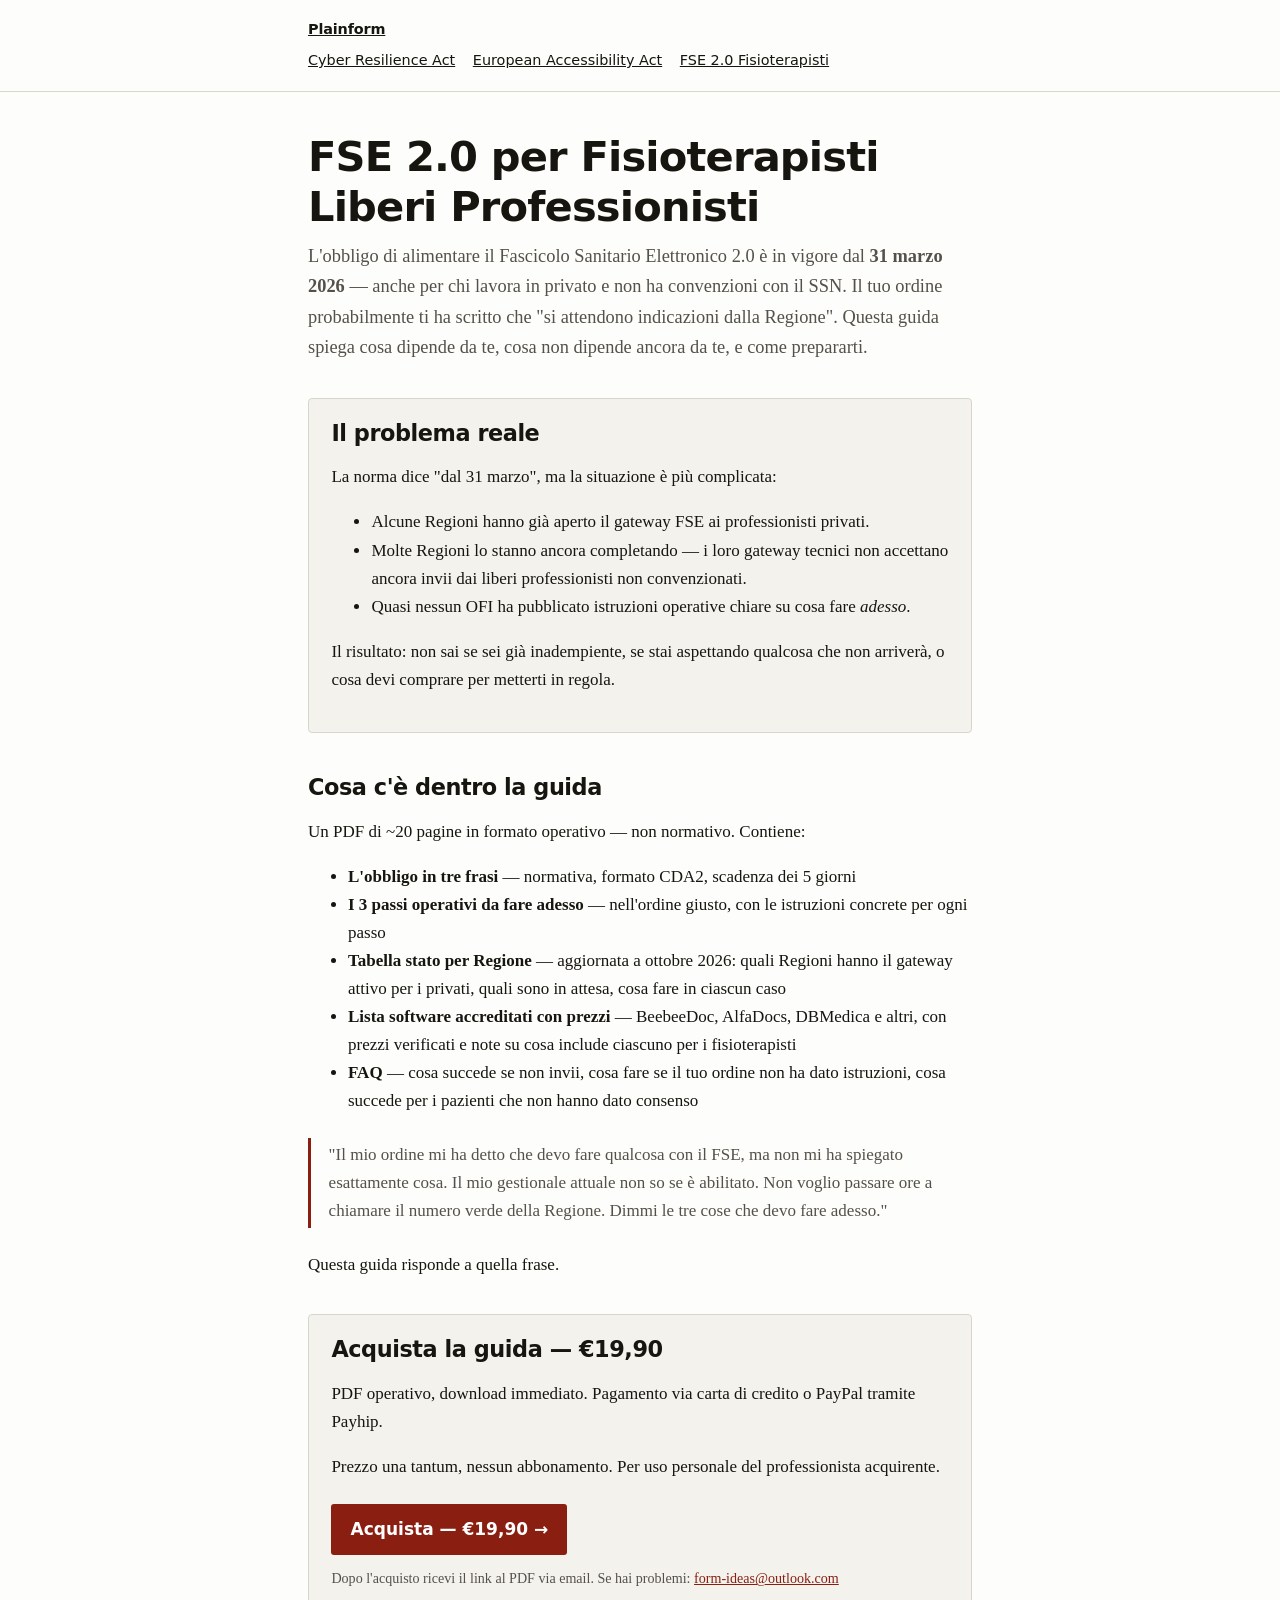
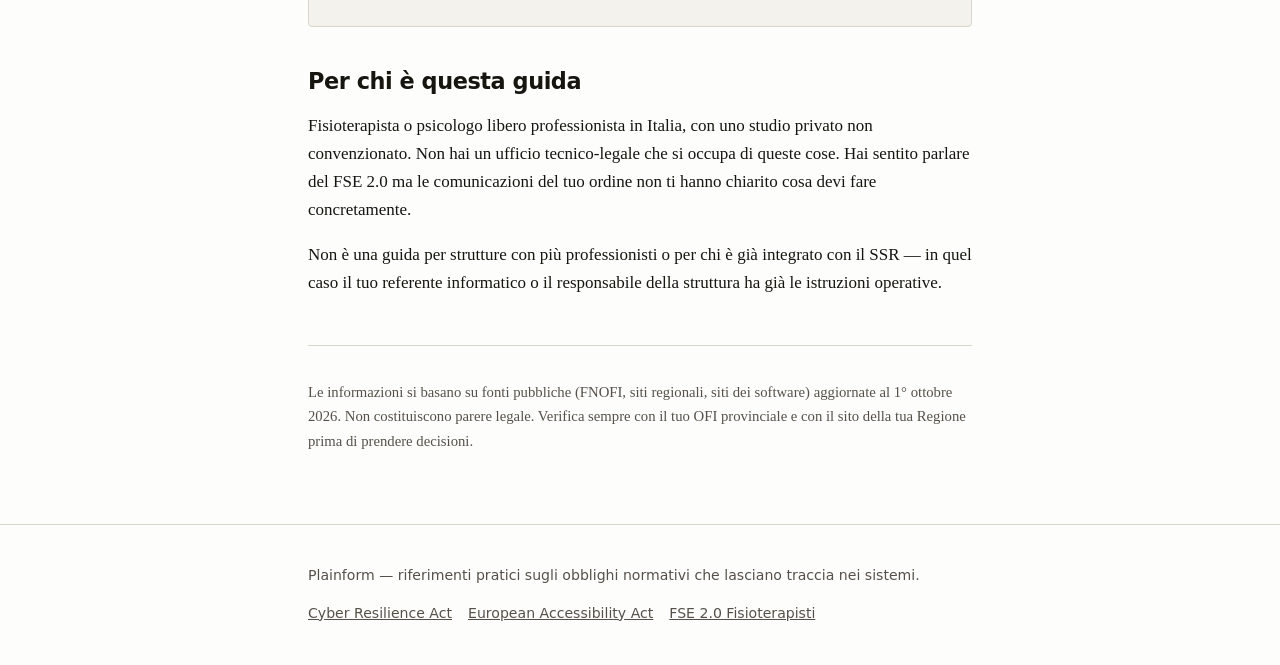
==== fse2-fisioterapisti/index.html @ e2bfcc60 "Add FSE 2.0 fisioterapisti landing page (v8)" ====
<!doctype html>
<html lang="it">
<head>
<meta charset="utf-8">
<meta name="viewport" content="width=device-width, initial-scale=1">
<title>FSE 2.0 per Fisioterapisti LP — Guida operativa 2026 — Plainform</title>
<meta name="description" content="Guida operativa FSE 2.0 per fisioterapisti liberi professionisti. Cosa devi fare, qual è lo stato della tua Regione, quale software scegliere. €19,90 una tantum.">
<link rel="canonical" href="https://plainform.github.io/fse2-fisioterapisti/">
<link rel="stylesheet" href="/style.css">
<meta property="og:title" content="FSE 2.0 per Fisioterapisti LP — Guida operativa 2026">
<meta property="og:description" content="L'obbligo FSE 2.0 c'è dal 31 marzo 2026 — ma in molte Regioni il gateway non è ancora pronto per i privati. Questa guida spiega cosa dipende da te e cosa no.">
<meta property="og:type" content="website">
<meta property="og:url" content="https://plainform.github.io/fse2-fisioterapisti/">
</head>
<body>
<a class="skip" href="#content">Vai al contenuto principale</a>

<header class="site">
  <div class="wrap">
    <a class="brand" href="/">Plainform</a>
    <nav aria-label="Sezioni">
      <ul>
        <li><a href="/cra/">Cyber Resilience Act</a></li>
        <li><a href="/eaa/">European Accessibility Act</a></li>
        <li><a href="/fse2-fisioterapisti/" aria-current="page">FSE 2.0 Fisioterapisti</a></li>
      </ul>
    </nav>
  </div>
</header>

<main id="content">
<div class="wrap">

  <h1>FSE 2.0 per Fisioterapisti Liberi Professionisti</h1>

  <p class="standfirst">L'obbligo di alimentare il Fascicolo Sanitario Elettronico 2.0 è in vigore dal
  <strong>31 marzo 2026</strong> — anche per chi lavora in privato e non ha convenzioni con il SSN.
  Il tuo ordine probabilmente ti ha scritto che "si attendono indicazioni dalla Regione".
  Questa guida spiega cosa dipende da te, cosa non dipende ancora da te, e come prepararti.</p>

  <div class="card">
    <h2 style="margin-top:0">Il problema reale</h2>
    <p>La norma dice "dal 31 marzo", ma la situazione è più complicata:</p>
    <ul>
      <li>Alcune Regioni hanno già aperto il gateway FSE ai professionisti privati.</li>
      <li>Molte Regioni lo stanno ancora completando — i loro gateway tecnici non accettano ancora invii dai liberi professionisti non convenzionati.</li>
      <li>Quasi nessun OFI ha pubblicato istruzioni operative chiare su cosa fare <em>adesso</em>.</li>
    </ul>
    <p>Il risultato: non sai se sei già inadempiente, se stai aspettando qualcosa che non arriverà, o cosa devi comprare per metterti in regola.</p>
  </div>

  <h2>Cosa c'è dentro la guida</h2>

  <p>Un PDF di ~20 pagine in formato operativo — non normativo. Contiene:</p>

  <ul>
    <li><strong>L'obbligo in tre frasi</strong> — normativa, formato CDA2, scadenza dei 5 giorni</li>
    <li><strong>I 3 passi operativi da fare adesso</strong> — nell'ordine giusto, con le istruzioni concrete per ogni passo</li>
    <li><strong>Tabella stato per Regione</strong> — aggiornata a ottobre 2026: quali Regioni hanno il gateway attivo per i privati, quali sono in attesa, cosa fare in ciascun caso</li>
    <li><strong>Lista software accreditati con prezzi</strong> — BeebeeDoc, AlfaDocs, DBMedica e altri, con prezzi verificati e note su cosa include ciascuno per i fisioterapisti</li>
    <li><strong>FAQ</strong> — cosa succede se non invii, cosa fare se il tuo ordine non ha dato istruzioni, cosa succede per i pazienti che non hanno dato consenso</li>
  </ul>

  <blockquote>
    "Il mio ordine mi ha detto che devo fare qualcosa con il FSE, ma non mi ha spiegato esattamente cosa.
    Il mio gestionale attuale non so se è abilitato. Non voglio passare ore a chiamare il numero verde
    della Regione. Dimmi le tre cose che devo fare adesso."
  </blockquote>

  <p>Questa guida risponde a quella frase.</p>

  <div class="card">
    <h2 style="margin-top:0">Acquista la guida — €19,90</h2>
    <p>PDF operativo, download immediato. Pagamento via carta di credito o PayPal tramite Payhip.</p>
    <p>Prezzo una tantum, nessun abbonamento. Per uso personale del professionista acquirente.</p>
    <!-- PLACEHOLDER: sostituire PAYHIP_LINK con il link reale dopo la registrazione Payhip -->
    <a class="cta" href="PAYHIP_LINK" rel="noopener">Acquista — €19,90 →</a>
    <p style="margin-top:0.8rem; font-size:0.88rem; color:var(--ink-muted)">
      Dopo l'acquisto ricevi il link al PDF via email. Se hai problemi: <a href="mailto:form-ideas@outlook.com">form-ideas@outlook.com</a>
    </p>
  </div>

  <h2>Per chi è questa guida</h2>

  <p>Fisioterapista o psicologo libero professionista in Italia, con uno studio privato non convenzionato.
  Non hai un ufficio tecnico-legale che si occupa di queste cose. Hai sentito parlare del FSE 2.0 ma
  le comunicazioni del tuo ordine non ti hanno chiarito cosa devi fare concretamente.</p>

  <p>Non è una guida per strutture con più professionisti o per chi è già integrato con il SSR —
  in quel caso il tuo referente informatico o il responsabile della struttura ha già le istruzioni operative.</p>

  <div class="limit">
    <p>Le informazioni si basano su fonti pubbliche (FNOFI, siti regionali, siti dei software) aggiornate
    al 1° ottobre 2026. Non costituiscono parere legale. Verifica sempre con il tuo OFI provinciale
    e con il sito della tua Regione prima di prendere decisioni.</p>
  </div>

</div>
</main>

<footer class="site">
  <div class="wrap">
    <p>Plainform — riferimenti pratici sugli obblighi normativi che lasciano traccia nei sistemi.</p>
    <ul>
      <li><a href="/cra/">Cyber Resilience Act</a></li>
      <li><a href="/eaa/">European Accessibility Act</a></li>
      <li><a href="/fse2-fisioterapisti/">FSE 2.0 Fisioterapisti</a></li>
    </ul>
  </div>
</footer>

</body>
</html>
---- style.css ----
/* plainform.github.io — reference pages on two EU regulations.
   No build step, no JavaScript, no web fonts, no third-party requests.
   The palette is checked against WCAG 1.4.3: every colour pair that appears
   together in a rule is at or above 4.5:1. We sell an accessibility checker;
   a marketing site that fails one would not be worth much. */

:root {
  --bg: #fdfdfb;
  --surface: #f3f2ec;
  --ink: #16150f;
  --ink-muted: #55514a;
  --rule: #d8d5cb;
  --accent: #8a1f11;
  --accent-ink: #ffffff;
  --live: #14532d;
  --live-bg: #e3f0e6;
}

@media (prefers-color-scheme: dark) {
  :root {
    --bg: #13130f;
    --surface: #1e1d18;
    --ink: #edeade;
    --ink-muted: #b3ada0;
    --rule: #3a382f;
    --accent: #ff9d86;
    --accent-ink: #13130f;
    --live: #b7e4c2;
    --live-bg: #1c2e21;
  }
}

*, *::before, *::after { box-sizing: border-box; }

html { -webkit-text-size-adjust: 100%; }

body {
  margin: 0;
  padding: 0;
  background: var(--bg);
  color: var(--ink);
  font: 17px/1.65 ui-serif, Georgia, "Times New Roman", serif;
}

.skip {
  position: absolute;
  left: -9999px;
  top: 0;
  background: var(--accent);
  color: var(--accent-ink);
  padding: 0.6rem 1rem;
  z-index: 10;
}
.skip:focus { left: 0; }

.wrap {
  max-width: 44rem;
  margin: 0 auto;
  padding-inline: 1.25rem;
}

header.site {
  border-bottom: 1px solid var(--rule);
  padding-block: 1.1rem;
  font-family: ui-sans-serif, system-ui, "Segoe UI", sans-serif;
  font-size: 0.9rem;
}
header.site a { color: var(--ink); }
header.site nav ul {
  list-style: none;
  margin: 0.5rem 0 0;
  padding: 0;
  display: flex;
  flex-wrap: wrap;
  gap: 1.1rem;
}
.brand { font-weight: 700; letter-spacing: -0.01em; }

main { padding-block: 2.5rem 3.5rem; }

h1, h2, h3 {
  font-family: ui-sans-serif, system-ui, "Segoe UI", sans-serif;
  line-height: 1.2;
  letter-spacing: -0.02em;
}
h1 { font-size: clamp(1.9rem, 5vw, 2.6rem); margin: 0 0 0.6rem; }
h2 { font-size: 1.4rem; margin: 2.6rem 0 0.7rem; }
h3 { font-size: 1.1rem; margin: 1.8rem 0 0.4rem; }

.standfirst {
  font-size: 1.15rem;
  color: var(--ink-muted);
  margin: 0 0 2rem;
}

a { color: var(--accent); }
a:focus-visible {
  outline: 3px solid var(--accent);
  outline-offset: 2px;
}

.live {
  display: inline-block;
  background: var(--live-bg);
  color: var(--live);
  font-family: ui-sans-serif, system-ui, "Segoe UI", sans-serif;
  font-size: 0.78rem;
  font-weight: 700;
  letter-spacing: 0.06em;
  text-transform: uppercase;
  padding: 0.25rem 0.6rem;
  border-radius: 2px;
}

table {
  width: 100%;
  border-collapse: collapse;
  margin: 1.2rem 0;
  font-size: 0.95rem;
}
caption {
  text-align: left;
  color: var(--ink-muted);
  font-size: 0.9rem;
  padding-bottom: 0.5rem;
}
th, td {
  text-align: left;
  vertical-align: top;
  padding: 0.6rem 0.7rem;
  border-bottom: 1px solid var(--rule);
}
th { font-family: ui-sans-serif, system-ui, "Segoe UI", sans-serif; font-size: 0.85rem; }
.scroll { overflow-x: auto; }

blockquote {
  margin: 1.4rem 0;
  padding: 0.2rem 0 0.2rem 1.1rem;
  border-left: 3px solid var(--accent);
  color: var(--ink-muted);
}

code {
  font-family: ui-monospace, "Cascadia Mono", Consolas, monospace;
  font-size: 0.88em;
  background: var(--surface);
  padding: 0.1em 0.35em;
  border-radius: 2px;
}
pre {
  background: var(--surface);
  padding: 1rem;
  overflow-x: auto;
  border-radius: 3px;
  font-size: 0.88rem;
}
pre code { background: none; padding: 0; }

.card {
  background: var(--surface);
  border: 1px solid var(--rule);
  border-radius: 4px;
  padding: 1.3rem 1.4rem;
  margin: 2.2rem 0;
}
.card h2, .card h3 { margin-top: 0; }

.cta {
  display: inline-block;
  background: var(--accent);
  color: var(--accent-ink);
  font-family: ui-sans-serif, system-ui, "Segoe UI", sans-serif;
  font-weight: 700;
  text-decoration: none;
  padding: 0.7rem 1.2rem;
  border-radius: 3px;
  margin-top: 0.4rem;
}
.cta:focus-visible { outline: 3px solid var(--ink); outline-offset: 2px; }

.limit {
  border-top: 1px solid var(--rule);
  margin-top: 3rem;
  padding-top: 1.2rem;
  color: var(--ink-muted);
  font-size: 0.92rem;
}

footer.site {
  border-top: 1px solid var(--rule);
  padding-block: 1.6rem 2.5rem;
  color: var(--ink-muted);
  font-family: ui-sans-serif, system-ui, "Segoe UI", sans-serif;
  font-size: 0.88rem;
}
footer.site a { color: var(--ink-muted); }
footer.site ul { list-style: none; margin: 0.6rem 0 0; padding: 0; display: flex; flex-wrap: wrap; gap: 1rem; }
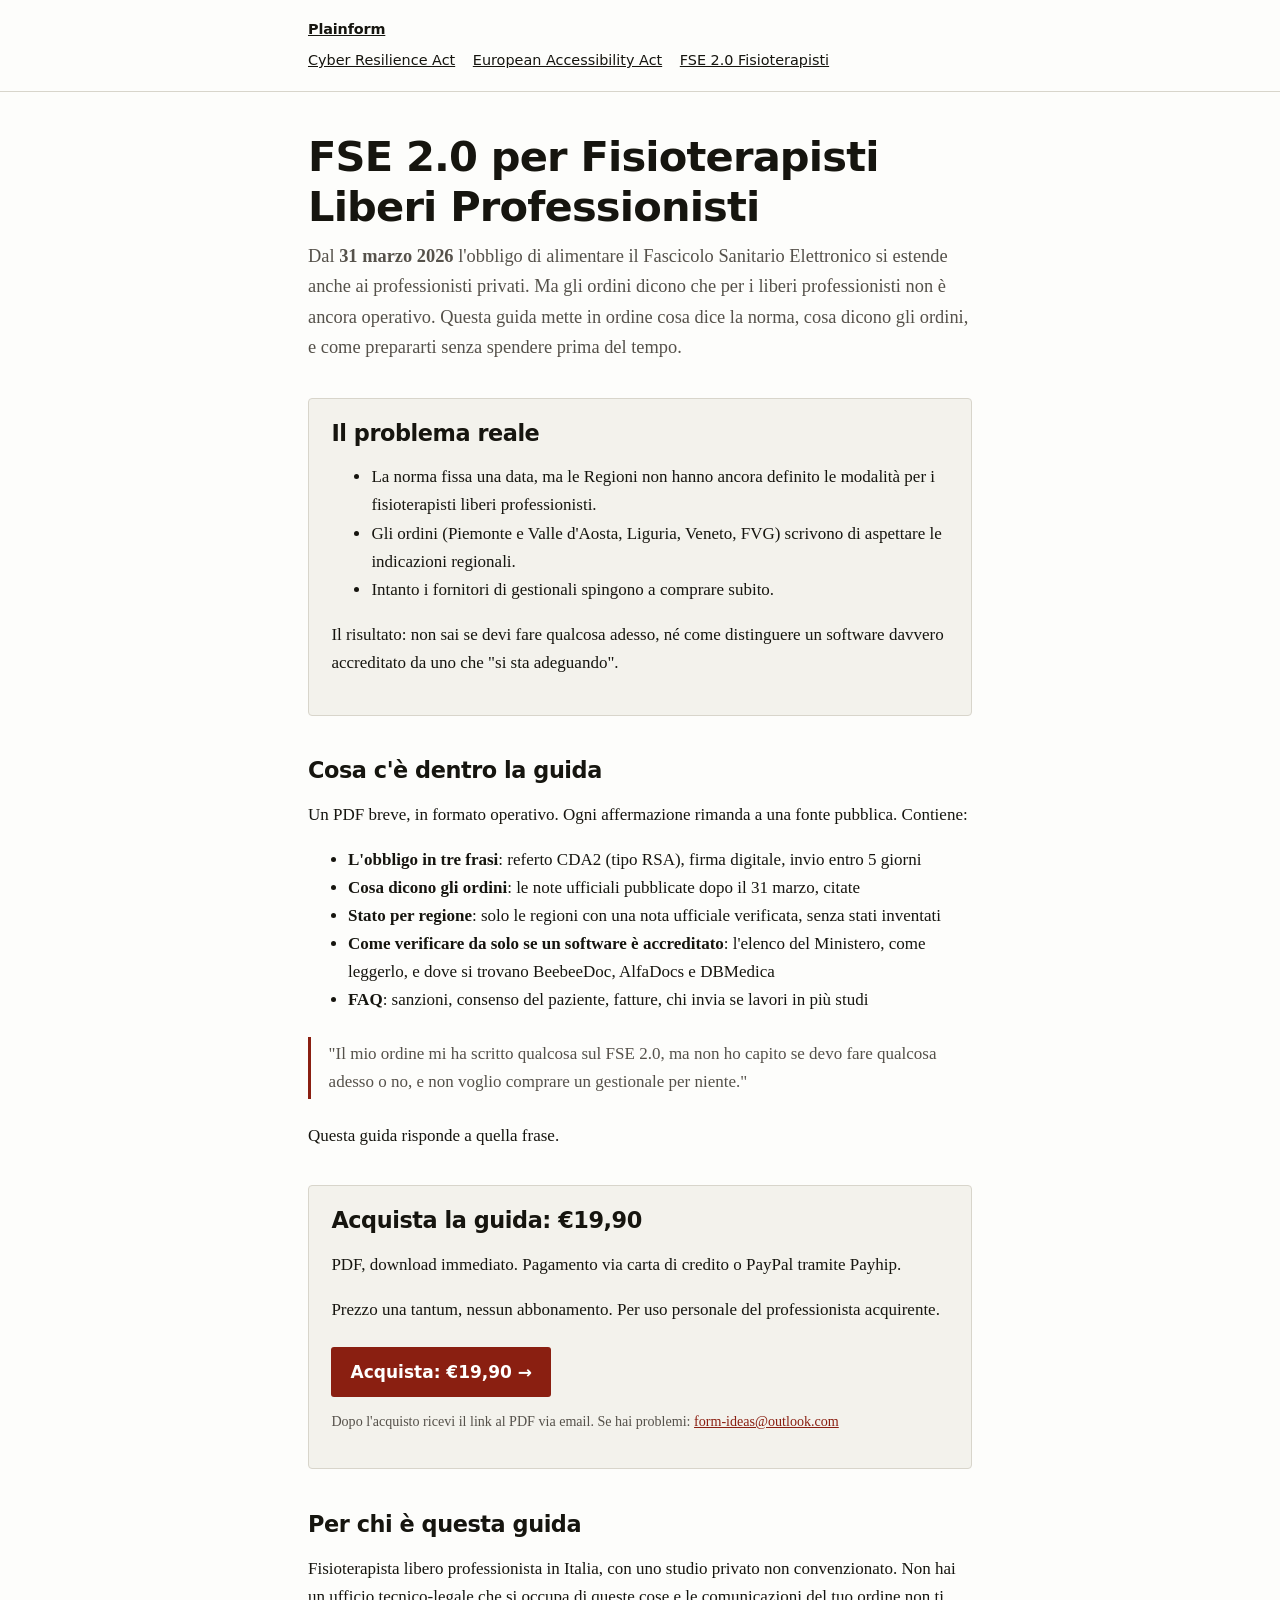
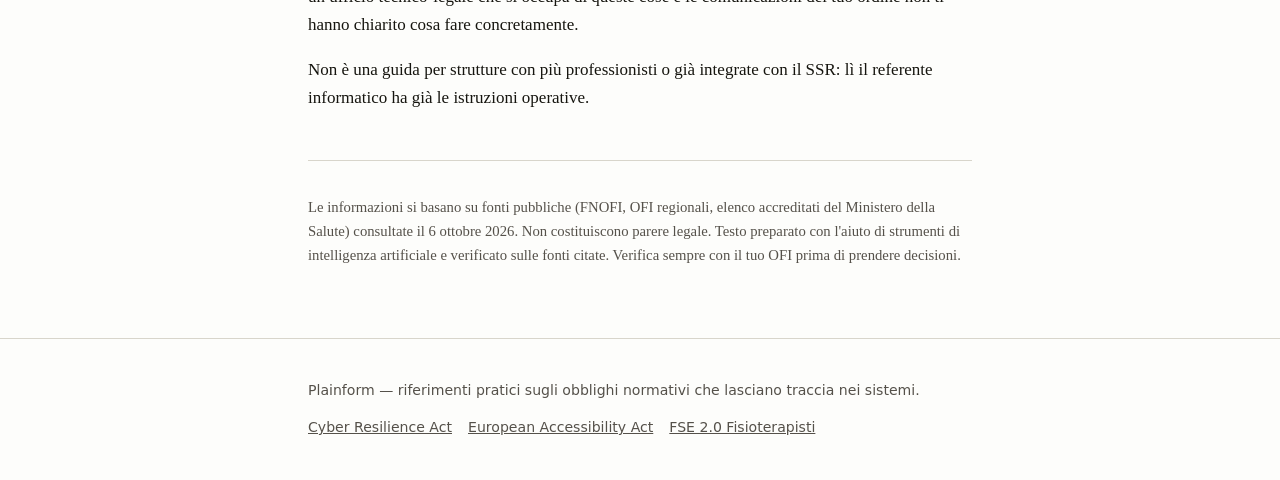
==== commit 3d657b95: "fse2: align landing with verified sources Remove claims the guide no longer makes (regions with acti" ====
--- a/fse2-fisioterapisti/index.html
+++ b/fse2-fisioterapisti/index.html
@@ -3,12 +3,12 @@
 <head>
 <meta charset="utf-8">
 <meta name="viewport" content="width=device-width, initial-scale=1">
-<title>FSE 2.0 per Fisioterapisti LP — Guida operativa 2026 — Plainform</title>
-<meta name="description" content="Guida operativa FSE 2.0 per fisioterapisti liberi professionisti. Cosa devi fare, qual è lo stato della tua Regione, quale software scegliere. €19,90 una tantum.">
+<title>FSE 2.0 per Fisioterapisti LP: guida operativa 2026 | Plainform</title>
+<meta name="description" content="Guida operativa FSE 2.0 per fisioterapisti liberi professionisti. Cosa dice la norma, cosa dicono gli ordini, come verificare un software accreditato. €19,90 una tantum.">
 <link rel="canonical" href="https://plainform.github.io/fse2-fisioterapisti/">
 <link rel="stylesheet" href="/style.css">
-<meta property="og:title" content="FSE 2.0 per Fisioterapisti LP — Guida operativa 2026">
-<meta property="og:description" content="L'obbligo FSE 2.0 c'è dal 31 marzo 2026 — ma in molte Regioni il gateway non è ancora pronto per i privati. Questa guida spiega cosa dipende da te e cosa no.">
+<meta property="og:title" content="FSE 2.0 per Fisioterapisti LP: guida operativa 2026">
+<meta property="og:description" content="L'obbligo FSE 2.0 è in vigore dal 31 marzo 2026, ma per i fisioterapisti LP gli ordini dicono che non è ancora operativo. Cosa fare, e cosa non comprare ancora.">
 <meta property="og:type" content="website">
 <meta property="og:url" content="https://plainform.github.io/fse2-fisioterapisti/">
 </head>
@@ -33,48 +33,46 @@
 
   <h1>FSE 2.0 per Fisioterapisti Liberi Professionisti</h1>
 
-  <p class="standfirst">L'obbligo di alimentare il Fascicolo Sanitario Elettronico 2.0 è in vigore dal
-  <strong>31 marzo 2026</strong> — anche per chi lavora in privato e non ha convenzioni con il SSN.
-  Il tuo ordine probabilmente ti ha scritto che "si attendono indicazioni dalla Regione".
-  Questa guida spiega cosa dipende da te, cosa non dipende ancora da te, e come prepararti.</p>
+  <p class="standfirst">Dal <strong>31 marzo 2026</strong> l'obbligo di alimentare il Fascicolo Sanitario
+  Elettronico si estende anche ai professionisti privati. Ma gli ordini dicono che per i liberi professionisti
+  non è ancora operativo. Questa guida mette in ordine cosa dice la norma, cosa dicono gli ordini, e come
+  prepararti senza spendere prima del tempo.</p>
 
   <div class="card">
     <h2 style="margin-top:0">Il problema reale</h2>
-    <p>La norma dice "dal 31 marzo", ma la situazione è più complicata:</p>
     <ul>
-      <li>Alcune Regioni hanno già aperto il gateway FSE ai professionisti privati.</li>
-      <li>Molte Regioni lo stanno ancora completando — i loro gateway tecnici non accettano ancora invii dai liberi professionisti non convenzionati.</li>
-      <li>Quasi nessun OFI ha pubblicato istruzioni operative chiare su cosa fare <em>adesso</em>.</li>
+      <li>La norma fissa una data, ma le Regioni non hanno ancora definito le modalità per i fisioterapisti liberi professionisti.</li>
+      <li>Gli ordini (Piemonte e Valle d'Aosta, Liguria, Veneto, FVG) scrivono di aspettare le indicazioni regionali.</li>
+      <li>Intanto i fornitori di gestionali spingono a comprare subito.</li>
     </ul>
-    <p>Il risultato: non sai se sei già inadempiente, se stai aspettando qualcosa che non arriverà, o cosa devi comprare per metterti in regola.</p>
+    <p>Il risultato: non sai se devi fare qualcosa adesso, né come distinguere un software davvero accreditato da uno che "si sta adeguando".</p>
   </div>
 
   <h2>Cosa c'è dentro la guida</h2>
 
-  <p>Un PDF di ~20 pagine in formato operativo — non normativo. Contiene:</p>
+  <p>Un PDF breve, in formato operativo. Ogni affermazione rimanda a una fonte pubblica. Contiene:</p>
 
   <ul>
-    <li><strong>L'obbligo in tre frasi</strong> — normativa, formato CDA2, scadenza dei 5 giorni</li>
-    <li><strong>I 3 passi operativi da fare adesso</strong> — nell'ordine giusto, con le istruzioni concrete per ogni passo</li>
-    <li><strong>Tabella stato per Regione</strong> — aggiornata a ottobre 2026: quali Regioni hanno il gateway attivo per i privati, quali sono in attesa, cosa fare in ciascun caso</li>
-    <li><strong>Lista software accreditati con prezzi</strong> — BeebeeDoc, AlfaDocs, DBMedica e altri, con prezzi verificati e note su cosa include ciascuno per i fisioterapisti</li>
-    <li><strong>FAQ</strong> — cosa succede se non invii, cosa fare se il tuo ordine non ha dato istruzioni, cosa succede per i pazienti che non hanno dato consenso</li>
+    <li><strong>L'obbligo in tre frasi</strong>: referto CDA2 (tipo RSA), firma digitale, invio entro 5 giorni</li>
+    <li><strong>Cosa dicono gli ordini</strong>: le note ufficiali pubblicate dopo il 31 marzo, citate</li>
+    <li><strong>Stato per regione</strong>: solo le regioni con una nota ufficiale verificata, senza stati inventati</li>
+    <li><strong>Come verificare da solo se un software è accreditato</strong>: l'elenco del Ministero, come leggerlo, e dove si trovano BeebeeDoc, AlfaDocs e DBMedica</li>
+    <li><strong>FAQ</strong>: sanzioni, consenso del paziente, fatture, chi invia se lavori in più studi</li>
   </ul>
 
   <blockquote>
-    "Il mio ordine mi ha detto che devo fare qualcosa con il FSE, ma non mi ha spiegato esattamente cosa.
-    Il mio gestionale attuale non so se è abilitato. Non voglio passare ore a chiamare il numero verde
-    della Regione. Dimmi le tre cose che devo fare adesso."
+    "Il mio ordine mi ha scritto qualcosa sul FSE 2.0, ma non ho capito se devo fare qualcosa adesso
+    o no, e non voglio comprare un gestionale per niente."
   </blockquote>
 
   <p>Questa guida risponde a quella frase.</p>
 
   <div class="card">
-    <h2 style="margin-top:0">Acquista la guida — €19,90</h2>
-    <p>PDF operativo, download immediato. Pagamento via carta di credito o PayPal tramite Payhip.</p>
+    <h2 style="margin-top:0">Acquista la guida: €19,90</h2>
+    <p>PDF, download immediato. Pagamento via carta di credito o PayPal tramite Payhip.</p>
     <p>Prezzo una tantum, nessun abbonamento. Per uso personale del professionista acquirente.</p>
     <!-- PLACEHOLDER: sostituire PAYHIP_LINK con il link reale dopo la registrazione Payhip -->
-    <a class="cta" href="PAYHIP_LINK" rel="noopener">Acquista — €19,90 →</a>
+    <a class="cta" href="PAYHIP_LINK" rel="noopener">Acquista: €19,90 →</a>
     <p style="margin-top:0.8rem; font-size:0.88rem; color:var(--ink-muted)">
       Dopo l'acquisto ricevi il link al PDF via email. Se hai problemi: <a href="mailto:form-ideas@outlook.com">form-ideas@outlook.com</a>
     </p>
@@ -82,18 +80,20 @@
 
   <h2>Per chi è questa guida</h2>
 
-  <p>Fisioterapista o psicologo libero professionista in Italia, con uno studio privato non convenzionato.
-  Non hai un ufficio tecnico-legale che si occupa di queste cose. Hai sentito parlare del FSE 2.0 ma
-  le comunicazioni del tuo ordine non ti hanno chiarito cosa devi fare concretamente.</p>
+  <p>Fisioterapista libero professionista in Italia, con uno studio privato non convenzionato.
+  Non hai un ufficio tecnico-legale che si occupa di queste cose e le comunicazioni del tuo ordine
+  non ti hanno chiarito cosa fare concretamente.</p>
 
-  <p>Non è una guida per strutture con più professionisti o per chi è già integrato con il SSR —
-  in quel caso il tuo referente informatico o il responsabile della struttura ha già le istruzioni operative.</p>
+  <p>Non è una guida per strutture con più professionisti o già integrate con il SSR:
+  lì il referente informatico ha già le istruzioni operative.</p>
 
   <div class="limit">
-    <p>Le informazioni si basano su fonti pubbliche (FNOFI, siti regionali, siti dei software) aggiornate
-    al 1° ottobre 2026. Non costituiscono parere legale. Verifica sempre con il tuo OFI provinciale
-    e con il sito della tua Regione prima di prendere decisioni.</p>
+    <p>Le informazioni si basano su fonti pubbliche (FNOFI, OFI regionali, elenco accreditati del Ministero
+    della Salute) consultate il 6 ottobre 2026. Non costituiscono parere legale. Testo preparato con l'aiuto
+    di strumenti di intelligenza artificiale e verificato sulle fonti citate. Verifica sempre con il tuo OFI
+    prima di prendere decisioni.</p>
   </div>
+
 
 </div>
 </main>
